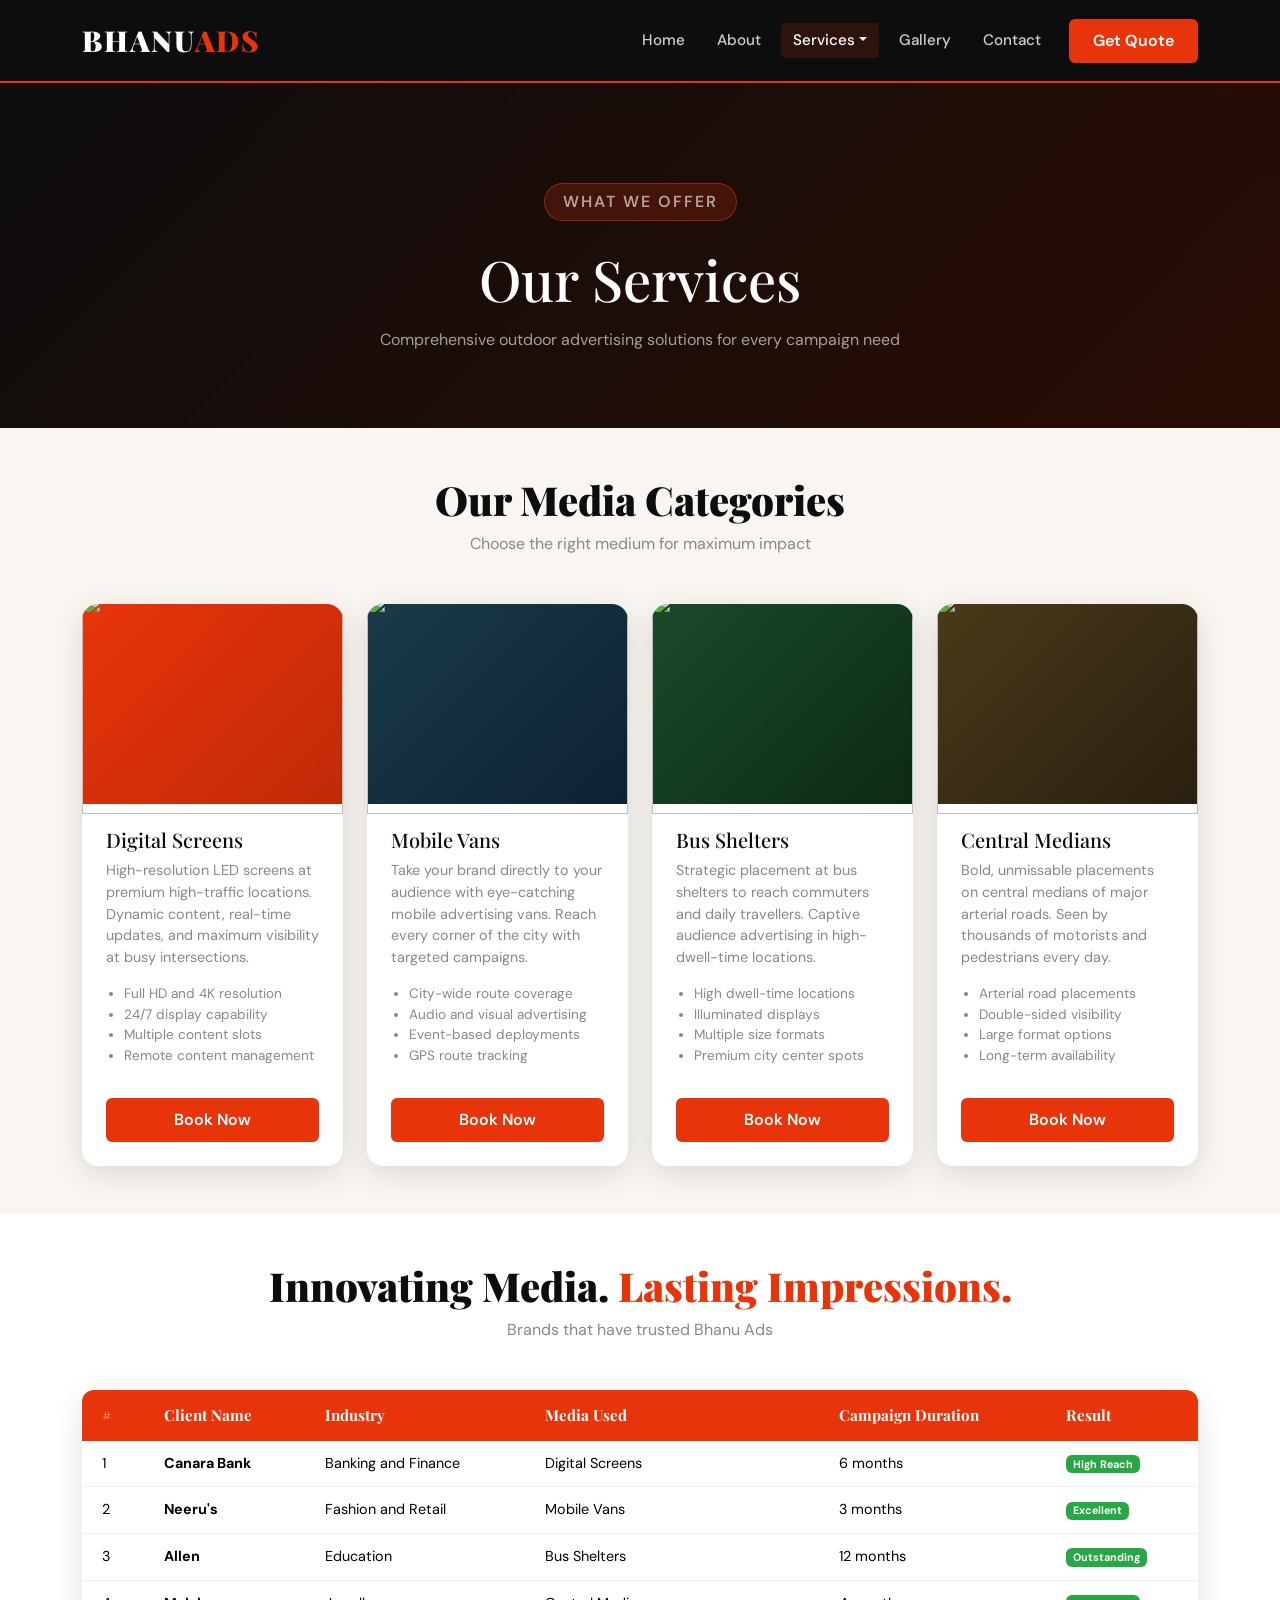
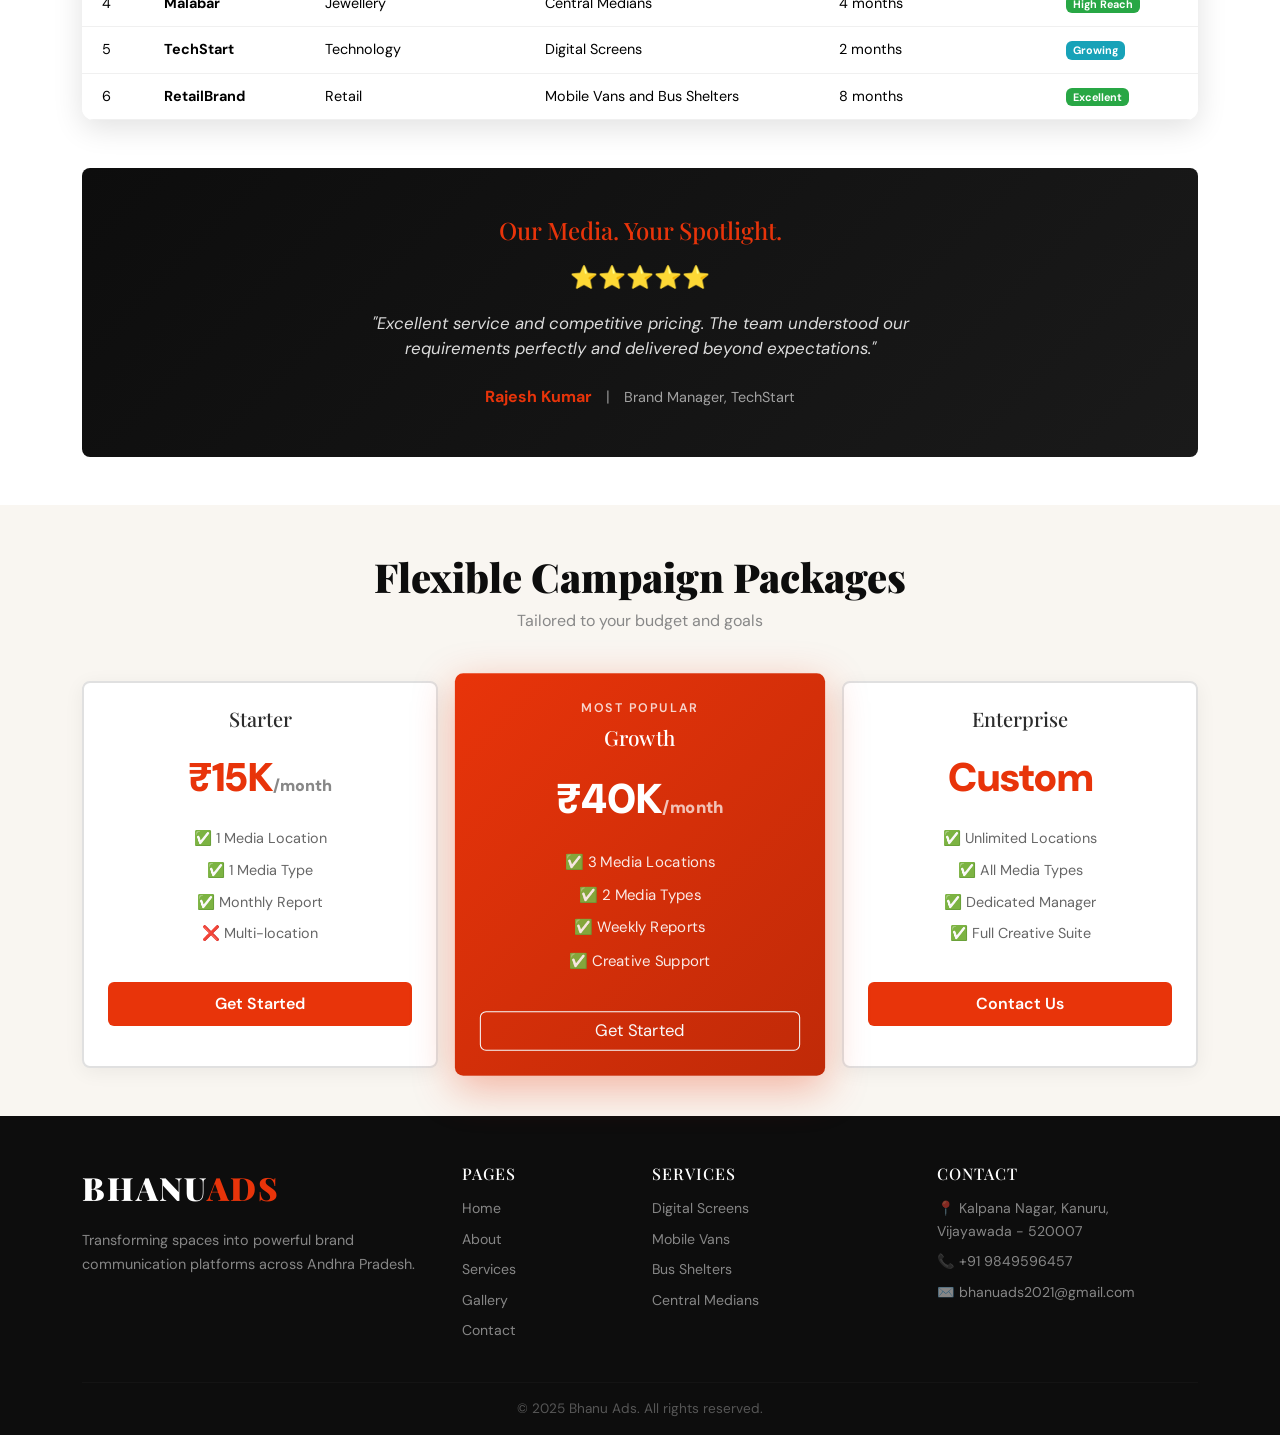
==== services.html @ 2fd4b1d2 "Add files via upload" ====
<!DOCTYPE html>
<html lang="en">
<head>
    <meta charset="UTF-8">
    <meta name="viewport" content="width=device-width, initial-scale=1.0">
    <title>Services - Bhanu Ads</title>
    <link href="https://cdn.jsdelivr.net/npm/bootstrap@5.3.2/dist/css/bootstrap.min.css" rel="stylesheet">
    <link href="https://fonts.googleapis.com/css2?family=Playfair+Display:wght@700;900&family=DM+Sans:wght@400;500;600&display=swap" rel="stylesheet">
    <link rel="stylesheet" href="style.css">
</head>
<body>

<!-- NAVBAR -->
<nav class="navbar navbar-expand-lg sticky-top" id="mainNav">
    <div class="container">
        <a class="navbar-brand" href="index.html">
            <span class="brand-text">BHANU<span class="brand-accent">ADS</span></span>
        </a>
        <button class="navbar-toggler" type="button" data-bs-toggle="collapse" data-bs-target="#navMenu">
            <span class="navbar-toggler-icon"></span>
        </button>
        <div class="collapse navbar-collapse" id="navMenu">
            <ul class="navbar-nav ms-auto align-items-lg-center gap-lg-2">
                <li class="nav-item"><a class="nav-link" href="index.html">Home</a></li>
                <li class="nav-item"><a class="nav-link" href="about.html">About</a></li>
                <li class="nav-item dropdown">
                    <a class="nav-link dropdown-toggle active" href="#" data-bs-toggle="dropdown">Services</a>
                    <ul class="dropdown-menu">
                        <li><a class="dropdown-item" href="#digital">Digital Screens</a></li>
                        <li><a class="dropdown-item" href="#mobile">Mobile Vans</a></li>
                        <li><a class="dropdown-item" href="#bus">Bus Shelters</a></li>
                        <li><a class="dropdown-item" href="#median">Central Medians</a></li>
                    </ul>
                </li>
                <li class="nav-item"><a class="nav-link" href="gallery.html">Gallery</a></li>
                <li class="nav-item"><a class="nav-link" href="contact.html">Contact</a></li>
                <li class="nav-item">
                    <button class="btn btn-quote ms-lg-2" data-bs-toggle="modal" data-bs-target="#quoteModal">Get Quote</button>
                </li>
            </ul>
        </div>
    </div>
</nav>

<!-- PAGE HERO -->
<section class="page-hero">
    <div class="container">
        <p class="hero-tag">What We Offer</p>
        <h1>Our Services</h1>
        <p class="mt-3">Comprehensive outdoor advertising solutions for every campaign need</p>
    </div>
</section>

<!-- MEDIA CATEGORIES -->
<section class="py-5" style="background:#f9f6f1;">
    <div class="container">
        <div class="text-center mb-5">
            <h2 class="section-title">Our Media Categories</h2>
            <p style="color:#888;">Choose the right medium for maximum impact</p>
        </div>
        <div class="row g-4">
            <div class="col-sm-6 col-lg-3" id="digital">
                <div class="media-card-full">
                    <div style="background:linear-gradient(135deg,#E8340A,#c02a08);height:200px;display:flex;align-items:center;justify-content:center;font-size:5rem;"><img src="images\img16.jpeg"></div>
                    <div class="card-body">
                        <h5>Digital Screens</h5>
                        <p>High-resolution LED screens at premium high-traffic locations. Dynamic content, real-time updates, and maximum visibility at busy intersections.</p>
                        <ul style="font-size:0.85rem;color:#888;padding-left:18px;margin-top:12px;">
                            <li>Full HD and 4K resolution</li>
                            <li>24/7 display capability</li>
                            <li>Multiple content slots</li>
                            <li>Remote content management</li>
                        </ul>
                        <button class="btn btn-quote mt-3 w-100" data-bs-toggle="modal" data-bs-target="#quoteModal">Book Now</button>
                    </div>
                </div>
            </div>
            <div class="col-sm-6 col-lg-3" id="mobile">
                <div class="media-card-full">
                    <div style="background:linear-gradient(135deg,#1a3a4a,#0d2233);height:200px;display:flex;align-items:center;justify-content:center;font-size:5rem;"><img src="images\img8.jpeg"></div>
                    <div class="card-body">
                        <h5>Mobile Vans</h5>
                        <p>Take your brand directly to your audience with eye-catching mobile advertising vans. Reach every corner of the city with targeted campaigns.</p>
                        <ul style="font-size:0.85rem;color:#888;padding-left:18px;margin-top:12px;">
                            <li>City-wide route coverage</li>
                            <li>Audio and visual advertising</li>
                            <li>Event-based deployments</li>
                            <li>GPS route tracking</li>
                        </ul>
                        <button class="btn btn-quote mt-3 w-100" data-bs-toggle="modal" data-bs-target="#quoteModal">Book Now</button>
                    </div>
                </div>
            </div>
            <div class="col-sm-6 col-lg-3" id="bus">
                <div class="media-card-full">
                    <div style="background:linear-gradient(135deg,#1a4a2a,#0d2a15);height:200px;display:flex;align-items:center;justify-content:center;font-size:5rem;"><img src="images\img5.jpeg"></div>
                    <div class="card-body">
                        <h5>Bus Shelters</h5>
                        <p>Strategic placement at bus shelters to reach commuters and daily travellers. Captive audience advertising in high-dwell-time locations.</p>
                        <ul style="font-size:0.85rem;color:#888;padding-left:18px;margin-top:12px;">
                            <li>High dwell-time locations</li>
                            <li>Illuminated displays</li>
                            <li>Multiple size formats</li>
                            <li>Premium city center spots</li>
                        </ul>
                        <button class="btn btn-quote mt-3 w-100" data-bs-toggle="modal" data-bs-target="#quoteModal">Book Now</button>
                    </div>
                </div>
            </div>
            <div class="col-sm-6 col-lg-3" id="median">
                <div class="media-card-full">
                    <div style="background:linear-gradient(135deg,#4a3a1a,#2a2010);height:200px;display:flex;align-items:center;justify-content:center;font-size:5rem;"><img src="images\img6.jpeg"></div>
                    <div class="card-body">
                        <h5>Central Medians</h5>
                        <p>Bold, unmissable placements on central medians of major arterial roads. Seen by thousands of motorists and pedestrians every day.</p>
                        <ul style="font-size:0.85rem;color:#888;padding-left:18px;margin-top:12px;">
                            <li>Arterial road placements</li>
                            <li>Double-sided visibility</li>
                            <li>Large format options</li>
                            <li>Long-term availability</li>
                        </ul>
                        <button class="btn btn-quote mt-3 w-100" data-bs-toggle="modal" data-bs-target="#quoteModal">Book Now</button>
                    </div>
                </div>
            </div>
        </div>
    </div>
</section>

<!-- CLIENTS TABLE -->
<section class="py-5" style="background:white;">
    <div class="container">
        <div class="text-center mb-5">
            <h2 class="section-title">Innovating Media. <span style="color:#E8340A;">Lasting Impressions.</span></h2>
            <p style="color:#888;">Brands that have trusted Bhanu Ads</p>
        </div>
        <div class="table-responsive clients-table mb-5">
            <table class="table table-hover mb-0">
                <thead>
                    <tr>
                        <th>#</th>
                        <th>Client Name</th>
                        <th>Industry</th>
                        <th>Media Used</th>
                        <th>Campaign Duration</th>
                        <th>Result</th>
                    </tr>
                </thead>
                <tbody>
                    <tr>
                        <td>1</td>
                        <td><strong>Canara Bank</strong></td>
                        <td>Banking and Finance</td>
                        <td>Digital Screens</td>
                        <td>6 months</td>
                        <td><span class="badge" style="background:#28a745;">High Reach</span></td>
                    </tr>
                    <tr>
                        <td>2</td>
                        <td><strong>Neeru's</strong></td>
                        <td>Fashion and Retail</td>
                        <td>Mobile Vans</td>
                        <td>3 months</td>
                        <td><span class="badge" style="background:#28a745;">Excellent</span></td>
                    </tr>
                    <tr>
                        <td>3</td>
                        <td><strong>Allen</strong></td>
                        <td>Education</td>
                        <td>Bus Shelters</td>
                        <td>12 months</td>
                        <td><span class="badge" style="background:#28a745;">Outstanding</span></td>
                    </tr>
                    <tr>
                        <td>4</td>
                        <td><strong>Malabar</strong></td>
                        <td>Jewellery</td>
                        <td>Central Medians</td>
                        <td>4 months</td>
                        <td><span class="badge" style="background:#28a745;">High Reach</span></td>
                    </tr>
                    <tr>
                        <td>5</td>
                        <td><strong>TechStart</strong></td>
                        <td>Technology</td>
                        <td>Digital Screens</td>
                        <td>2 months</td>
                        <td><span class="badge" style="background:#17a2b8;">Growing</span></td>
                    </tr>
                    <tr>
                        <td>6</td>
                        <td><strong>RetailBrand</strong></td>
                        <td>Retail</td>
                        <td>Mobile Vans and Bus Shelters</td>
                        <td>8 months</td>
                        <td><span class="badge" style="background:#28a745;">Excellent</span></td>
                    </tr>
                </tbody>
            </table>
        </div>

        <!-- TESTIMONIAL -->
        <div class="text-center py-5 px-4 rounded-3" style="background:linear-gradient(135deg,#0d0d0d,#1a1a1a);color:white;">
            <h4 style="font-family:'Playfair Display',serif;color:#E8340A;margin-bottom:4px;">Our Media. Your Spotlight.</h4>
            <div style="font-size:1.4rem;margin:16px 0;">⭐⭐⭐⭐⭐</div>
            <p style="font-size:1.05rem;font-style:italic;opacity:0.85;max-width:600px;margin:0 auto;">"Excellent service and competitive pricing. The team understood our requirements perfectly and delivered beyond expectations."</p>
            <div class="mt-4">
                <strong style="color:#E8340A;">Rajesh Kumar</strong>
                <span style="opacity:0.5;margin:0 10px;">|</span>
                <span style="opacity:0.6;font-size:0.9rem;">Brand Manager, TechStart</span>
            </div>
        </div>
    </div>
</section>

<!-- PRICING PACKAGES -->
<section class="py-5" style="background:#f9f6f1;">
    <div class="container">
        <div class="text-center mb-5">
            <h2 class="section-title">Flexible Campaign Packages</h2>
            <p style="color:#888;">Tailored to your budget and goals</p>
        </div>
        <div class="row g-4 justify-content-center">
            <div class="col-md-4">
                <div class="p-4 rounded-3 h-100 text-center" style="background:white;border:2px solid #e0e0e0;box-shadow:0 4px 20px rgba(0,0,0,0.06);">
                    <h5 style="font-family:'Playfair Display',serif;">Starter</h5>
                    <div style="font-size:2.5rem;font-weight:900;color:#E8340A;margin:16px 0;">₹15K<span style="font-size:1rem;color:#888;">/month</span></div>
                    <ul style="list-style:none;padding:0;font-size:0.9rem;color:#666;line-height:2.2;">
                        <li>✅ 1 Media Location</li>
                        <li>✅ 1 Media Type</li>
                        <li>✅ Monthly Report</li>
                        <li>❌ Multi-location</li>
                    </ul>
                    <button class="btn btn-quote mt-3 w-100" data-bs-toggle="modal" data-bs-target="#quoteModal">Get Started</button>
                </div>
            </div>
            <div class="col-md-4">
                <div class="p-4 rounded-3 h-100 text-center" style="background:linear-gradient(135deg,#E8340A,#c02a08);color:white;transform:scale(1.04);box-shadow:0 12px 40px rgba(232,52,10,0.35);">
                    <div style="font-size:0.75rem;font-weight:600;letter-spacing:2px;text-transform:uppercase;opacity:0.8;margin-bottom:8px;">Most Popular</div>
                    <h5 style="font-family:'Playfair Display',serif;color:white;">Growth</h5>
                    <div style="font-size:2.5rem;font-weight:900;margin:16px 0;">₹40K<span style="font-size:1rem;opacity:0.7;">/month</span></div>
                    <ul style="list-style:none;padding:0;font-size:0.9rem;opacity:0.9;line-height:2.2;">
                        <li>✅ 3 Media Locations</li>
                        <li>✅ 2 Media Types</li>
                        <li>✅ Weekly Reports</li>
                        <li>✅ Creative Support</li>
                    </ul>
                    <button class="btn btn-outline-light mt-3 w-100" data-bs-toggle="modal" data-bs-target="#quoteModal">Get Started</button>
                </div>
            </div>
            <div class="col-md-4">
                <div class="p-4 rounded-3 h-100 text-center" style="background:white;border:2px solid #e0e0e0;box-shadow:0 4px 20px rgba(0,0,0,0.06);">
                    <h5 style="font-family:'Playfair Display',serif;">Enterprise</h5>
                    <div style="font-size:2.5rem;font-weight:900;color:#E8340A;margin:16px 0;">Custom</div>
                    <ul style="list-style:none;padding:0;font-size:0.9rem;color:#666;line-height:2.2;">
                        <li>✅ Unlimited Locations</li>
                        <li>✅ All Media Types</li>
                        <li>✅ Dedicated Manager</li>
                        <li>✅ Full Creative Suite</li>
                    </ul>
                    <button class="btn btn-quote mt-3 w-100" data-bs-toggle="modal" data-bs-target="#quoteModal">Contact Us</button>
                </div>
            </div>
        </div>
    </div>
</section>

<!-- FOOTER -->
<footer class="site-footer pt-5 pb-3">
    <div class="container">
        <div class="row g-4">
            <div class="col-md-4">
                <div class="footer-brand">BHANU<span class="brand-accent">ADS</span></div>
                <p class="mt-3 footer-desc">Transforming spaces into powerful brand communication platforms across Andhra Pradesh.</p>
            </div>
            <div class="col-md-2">
                <h6 class="footer-heading">Pages</h6>
                <ul class="footer-links">
                    <li><a href="index.html">Home</a></li>
                    <li><a href="about.html">About</a></li>
                    <li><a href="services.html">Services</a></li>
                    <li><a href="gallery.html">Gallery</a></li>
                    <li><a href="contact.html">Contact</a></li>
                </ul>
            </div>
            <div class="col-md-3">
                <h6 class="footer-heading">Services</h6>
                <ul class="footer-links">
                    <li><a href="#digital">Digital Screens</a></li>
                    <li><a href="#mobile">Mobile Vans</a></li>
                    <li><a href="#bus">Bus Shelters</a></li>
                    <li><a href="#median">Central Medians</a></li>
                </ul>
            </div>
            <div class="col-md-3">
                <h6 class="footer-heading">Contact</h6>
                <ul class="footer-links">
                    <li>📍 Kalpana Nagar, Kanuru,<br>Vijayawada - 520007</li>
                    <li>📞 <a href="tel:+919849596457">+91 9849596457</a></li>
                    <li>✉️ <a href="mailto:bhanuads2021@gmail.com">bhanuads2021@gmail.com</a></li>
                </ul>
            </div>
        </div>
        <hr class="footer-hr mt-4">
        <p class="text-center footer-copy mb-0">© 2025 Bhanu Ads. All rights reserved.</p>
    </div>
</footer>

<!-- QUOTE MODAL -->
<div class="modal fade" id="quoteModal" tabindex="-1">
    <div class="modal-dialog modal-lg modal-dialog-centered">
        <div class="modal-content quote-modal">
            <div class="modal-header border-0">
                <h5 class="modal-title">Get a Free Quote</h5>
                <button type="button" class="btn-close btn-close-white" data-bs-dismiss="modal"></button>
            </div>
            <div class="modal-body">
                <div class="row g-3">
                    <div class="col-md-6">
                        <label class="form-label">Full Name *</label>
                        <input type="text" class="form-control custom-input" id="quoteName" placeholder="Your full name">
                        <div class="invalid-feedback">Please enter your name.</div>
                    </div>
                    <div class="col-md-6">
                        <label class="form-label">Phone Number *</label>
                        <input type="tel" class="form-control custom-input" id="quotePhone" placeholder="+91 XXXXX XXXXX">
                        <div class="invalid-feedback">Please enter a valid phone number.</div>
                    </div>
                    <div class="col-md-6">
                        <label class="form-label">Email Address *</label>
                        <input type="email" class="form-control custom-input" id="quoteEmail" placeholder="you@example.com">
                        <div class="invalid-feedback">Please enter a valid email.</div>
                    </div>
                    <div class="col-md-6">
                        <label class="form-label">Media Type</label>
                        <select class="form-select custom-input" id="quoteMedia">
                            <option value="">Select a media type</option>
                            <option>Digital Screens</option>
                            <option>Mobile Vans</option>
                            <option>Bus Shelters</option>
                            <option>Central Medians</option>
                        </select>
                    </div>
                    <div class="col-12">
                        <label class="form-label">Campaign Details</label>
                        <textarea class="form-control custom-input" id="quoteDetails" rows="3" placeholder="Tell us about your campaign..."></textarea>
                    </div>
                </div>
            </div>
            <div class="modal-footer border-0">
                <button type="button" class="btn btn-secondary" data-bs-dismiss="modal">Cancel</button>
                <button type="button" class="btn btn-quote" id="submitQuote">Submit Request</button>
            </div>
        </div>
    </div>
</div>

<!-- SUCCESS TOAST -->
<div class="position-fixed bottom-0 end-0 p-3" style="z-index:9999;">
    <div id="successToast" class="toast align-items-center text-white bg-success border-0" role="alert">
        <div class="d-flex">
            <div class="toast-body">✅ Quote request submitted! We'll contact you soon.</div>
            <button type="button" class="btn-close btn-close-white me-2 m-auto" data-bs-dismiss="toast"></button>
        </div>
    </div>
</div>

<script src="https://cdn.jsdelivr.net/npm/bootstrap@5.3.2/dist/js/bootstrap.bundle.min.js"></script>
<script src="main.js"></script>
</body>
</html>
---- style.css ----
/* Google Fonts are linked in HTML */

body {
    font-family: 'DM Sans', sans-serif;
    color: #2c2c2c;
    background-color: #f9f6f1;
    overflow-x: hidden;
}

h1, h2, h3, h4, h5, h6 {
    font-family: 'Playfair Display', serif;
}

a {
    text-decoration: none;
}

/* ---- NAVBAR ---- */

#mainNav {
    background-color: #0d0d0d;
    padding: 14px 0;
    border-bottom: 2px solid #E8340A;
}

.brand-text {
    font-family: 'Playfair Display', serif;
    font-size: 1.8rem;
    font-weight: 900;
    color: white;
    letter-spacing: 2px;
}

.brand-accent {
    color: #E8340A;
}

#mainNav .nav-link {
    color: rgba(255,255,255,0.8) !important;
    font-weight: 500;
    font-size: 0.95rem;
    padding: 6px 12px !important;
    border-radius: 4px;
}

#mainNav .nav-link:hover {
    color: white !important;
    background-color: rgba(232,52,10,0.15);
}

#mainNav .nav-link.active {
    color: white !important;
    background-color: rgba(232,52,10,0.15);
}

.dropdown-menu {
    background-color: #1a1a1a;
    border: 1px solid rgba(232,52,10,0.3);
    border-radius: 8px;
}

.dropdown-item {
    color: rgba(255,255,255,0.8);
    padding: 10px 20px;
    font-size: 0.9rem;
}

.dropdown-item:hover {
    background-color: #E8340A;
    color: white;
}

/* ---- BUTTON ---- */

.btn-quote {
    background-color: #E8340A;
    color: white;
    font-weight: 600;
    border-radius: 6px;
    padding: 10px 24px;
    border: none;
    transition: 0.3s;
}

.btn-quote:hover {
    background-color: #c02a08;
    color: white;
    transform: translateY(-2px);
    box-shadow: 0 6px 20px rgba(232,52,10,0.35);
}

/* ---- HERO SECTION ---- */

.hero-section {
    position: relative;
    min-height: 92vh;
    background: linear-gradient(135deg, #0d0d0d 0%, #1a1a1a 50%, #2a0d04 100%);
    display: flex;
    align-items: center;
    justify-content: center;
    overflow: hidden;
}

.hero-overlay {
    position: absolute;
    top: 0;
    left: 0;
    right: 0;
    bottom: 0;
    background: radial-gradient(ellipse at 60% 40%, rgba(232,52,10,0.18) 0%, transparent 60%);
}

.hero-content {
    position: relative;
    z-index: 2;
    padding: 40px 20px;
}

.hero-tag {
    display: inline-block;
    background: rgba(232,52,10,0.2);
    border: 1px solid rgba(232,52,10,0.5);
    color: #F5A623;
    font-size: 0.85rem;
    font-weight: 600;
    letter-spacing: 2px;
    text-transform: uppercase;
    padding: 6px 18px;
    border-radius: 100px;
    margin-bottom: 24px;
}

.hero-title {
    font-size: 5rem;
    font-weight: 900;
    line-height: 1.05;
    color: white;
}

.hero-sub {
    font-size: 1.15rem;
    color: rgba(255,255,255,0.65);
    max-width: 560px;
    margin: 0 auto;
    line-height: 1.7;
}

.hero-scroll-hint {
    position: absolute;
    bottom: 30px;
    left: 50%;
    transform: translateX(-50%);
    color: rgba(255,255,255,0.4);
    font-size: 0.8rem;
    letter-spacing: 1px;
    animation: bounce 2s infinite;
    z-index: 2;
}

@keyframes bounce {
    0%, 100% { transform: translateX(-50%) translateY(0); }
    50% { transform: translateX(-50%) translateY(-8px); }
}

/* ---- STATS ---- */

.stats-section {
    background-color: #0d0d0d;
}

.stat-card {
    padding: 24px 10px;
    border-radius: 12px;
}

.stat-num {
    font-family: 'Playfair Display', serif;
    font-size: 3rem;
    font-weight: 900;
    color: #E8340A;
    line-height: 1;
}

.stat-num::after {
    content: '+';
    font-size: 2rem;
}

.stat-label {
    color: rgba(255,255,255,0.6);
    font-size: 0.85rem;
    margin-top: 6px;
    font-weight: 500;
    letter-spacing: 1px;
    text-transform: uppercase;
}

/* ---- SECTION TITLE ---- */

.section-title {
    font-size: 2.5rem;
    font-weight: 900;
    color: #0d0d0d;
    line-height: 1.2;
}

/* ---- SERVICE CARDS ---- */

.service-card {
    background: white;
    border-radius: 16px;
    padding: 32px 24px;
    height: 100%;
    border: 2px solid transparent;
    box-shadow: 0 8px 30px rgba(0,0,0,0.12);
    transition: 0.3s;
    cursor: pointer;
}

.service-card:hover {
    border-color: #E8340A;
    transform: translateY(-6px);
    box-shadow: 0 20px 60px rgba(0,0,0,0.18);
}

.service-icon {
    font-size: 2.5rem;
    margin-bottom: 16px;
    display: block;
}

.service-card h5 {
    font-family: 'Playfair Display', serif;
    font-size: 1.2rem;
    margin-bottom: 10px;
}

.service-card p {
    color: #888;
    font-size: 0.9rem;
    line-height: 1.6;
}

.service-link {
    color: #E8340A;
    font-weight: 600;
    font-size: 0.9rem;
    display: inline-block;
    margin-top: 12px;
}

.service-link:hover {
    color: #c02a08;
}

/* ---- WHY CARDS ---- */

.why-card {
    background: #f9f6f1;
    border-radius: 12px;
    padding: 20px;
    height: 100%;
    border-left: 3px solid #E8340A;
    transition: 0.3s;
}

.why-card:hover {
    background-color: #E8340A;
    color: white;
}

.why-card:hover p {
    color: rgba(255,255,255,0.85);
}

.why-icon {
    font-size: 1.8rem;
    display: block;
    margin-bottom: 10px;
}

.why-card h6 {
    font-family: 'Playfair Display', serif;
    font-size: 1rem;
    margin-bottom: 6px;
}

.why-card p {
    font-size: 0.85rem;
    color: #888;
    margin: 0;
}

/* ---- TESTIMONIALS ---- */

.testimonial-card {
    background: white;
    border-radius: 16px;
    padding: 32px;
    box-shadow: 0 8px 30px rgba(0,0,0,0.12);
    border-top: 3px solid #E8340A;
    transition: 0.3s;
    height: 100%;
}

.testimonial-card:hover {
    transform: translateY(-4px);
    box-shadow: 0 20px 60px rgba(0,0,0,0.18);
}

.stars {
    font-size: 1.1rem;
    margin-bottom: 16px;
}

.testimonial-card p {
    font-size: 0.95rem;
    line-height: 1.7;
    color: #2c2c2c;
    font-style: italic;
    margin-bottom: 20px;
}

.testimonial-author strong {
    display: block;
    font-weight: 600;
}

.testimonial-author span {
    font-size: 0.85rem;
    color: #888;
}

/* ---- CTA SECTION ---- */

.cta-section {
    background: linear-gradient(135deg, #0d0d0d 0%, #2a0d04 100%);
    position: relative;
    overflow: hidden;
}

/* ---- FOOTER ---- */

.site-footer {
    background-color: #0d0d0d;
    color: rgba(255,255,255,0.7);
}

.footer-brand {
    font-family: 'Playfair Display', serif;
    font-size: 2rem;
    font-weight: 900;
    color: white;
    letter-spacing: 2px;
}

.footer-desc {
    font-size: 0.9rem;
    color: rgba(255,255,255,0.5);
    line-height: 1.7;
}

.footer-heading {
    color: white;
    font-family: 'Playfair Display', serif;
    font-size: 1rem;
    margin-bottom: 14px;
    letter-spacing: 1px;
    text-transform: uppercase;
}

.footer-links {
    list-style: none;
    padding: 0;
}

.footer-links li {
    margin-bottom: 8px;
    font-size: 0.88rem;
    color: rgba(255,255,255,0.5);
    line-height: 1.6;
}

.footer-links a {
    color: rgba(255,255,255,0.5);
}

.footer-links a:hover {
    color: #E8340A;
}

.footer-hr {
    border-color: rgba(255,255,255,0.1);
}

.footer-copy {
    color: rgba(255,255,255,0.3);
    font-size: 0.85rem;
}

/* ---- MODAL ---- */

.quote-modal {
    background-color: #1a1a1a;
    color: white;
    border-radius: 16px;
    border: 1px solid rgba(232,52,10,0.3);
}

.quote-modal .modal-title {
    font-family: 'Playfair Display', serif;
    font-size: 1.5rem;
}

.custom-input {
    background-color: #2e2e2e !important;
    border: 1px solid rgba(255,255,255,0.1) !important;
    color: white !important;
    border-radius: 8px !important;
}

.custom-input:focus {
    border-color: #E8340A !important;
    box-shadow: 0 0 0 3px rgba(232,52,10,0.2) !important;
}

.custom-input::placeholder {
    color: rgba(255,255,255,0.3) !important;
}

.form-label {
    color: rgba(255,255,255,0.8);
    font-size: 0.9rem;
    font-weight: 500;
    margin-bottom: 6px;
}

/* ---- PAGE HERO (About / Services / Gallery / Contact) ---- */

.page-hero {
    background: linear-gradient(135deg, #0d0d0d 0%, #2a0d04 100%);
    padding: 100px 0 60px;
    text-align: center;
    color: white;
    position: relative;
    overflow: hidden;
}

.page-hero h1 {
    font-size: 3.5rem;
    color: white;
}

.page-hero p {
    color: rgba(255,255,255,0.6);
    font-size: 1rem;
}

/* ---- ABOUT PAGE ---- */

.about-feature {
    background: white;
    border-radius: 14px;
    padding: 28px;
    box-shadow: 0 8px 30px rgba(0,0,0,0.12);
    border-top: 3px solid #E8340A;
    height: 100%;
    transition: 0.3s;
}

.about-feature:hover {
    transform: translateY(-4px);
}

.about-feature h5 {
    font-family: 'Playfair Display', serif;
}

/* ---- SERVICES PAGE ---- */

.media-card-full {
    background: white;
    border-radius: 16px;
    overflow: hidden;
    box-shadow: 0 8px 30px rgba(0,0,0,0.12);
    transition: 0.3s;
    height: 100%;
}

.media-card-full:hover {
    transform: translateY(-6px);
    box-shadow: 0 20px 60px rgba(0,0,0,0.18);
}

.media-card-full img {
    width: 100%;
    height: 220px;
    object-fit: cover;
}

.media-card-full .card-body {
    padding: 24px;
}

.media-card-full h5 {
    font-family: 'Playfair Display', serif;
    color: #0d0d0d;
}

.media-card-full p {
    color: #888;
    font-size: 0.9rem;
}

.clients-table {
    background: white;
    border-radius: 12px;
    overflow: hidden;
    box-shadow: 0 8px 30px rgba(0,0,0,0.12);
}

.clients-table thead th {
    background-color: #E8340A;
    color: white;
    font-family: 'Playfair Display', serif;
    font-size: 0.95rem;
    border: none;
    padding: 14px 20px;
}

.clients-table tbody td {
    padding: 12px 20px;
    border-color: #f0f0f0;
    font-size: 0.9rem;
}

.clients-table tbody tr:hover {
    background-color: #fff8f7;
}

/* ---- GALLERY PAGE ---- */

.gallery-box {
    width: calc(33.33% - 11px);
    min-width: 240px;
    border-radius: 14px;
    overflow: hidden;
    position: relative;
    cursor: pointer;
    transition: all 0.3s ease;
    background: #111;
}

.gallery-box img {
    width: 100%;
    height: 220px;
    object-fit: cover;
    display: block;
    transition: transform 0.5s ease;
}

.gallery-box:hover img {
    transform: scale(1.08);
    opacity: 0.75;
}

.gallery-box .overlay {
    position: absolute;
    top: 0;
    left: 0;
    right: 0;
    bottom: 0;
    background: linear-gradient(to top, rgba(13,13,13,0.9) 0%, transparent 55%);
    display: flex;
    align-items: flex-end;
    padding: 18px;
    opacity: 0;
    transition: 0.3s;
}

.gallery-box:hover .overlay {
    opacity: 1;
}

.overlay-label {
    color: white;
    font-weight: 700;
    font-size: 0.85rem;
    letter-spacing: 1.5px;
    text-transform: uppercase;
}

.overlay-label span {
    color: #E8340A;
    display: block;
    font-size: 0.7rem;
    font-weight: 400;
    letter-spacing: 1px;
    margin-top: 2px;
}

.filter-btn {
    background: transparent;
    border: 2px solid #e0e0e0;
    color: #555;
    border-radius: 100px;
    padding: 8px 22px;
    font-size: 0.88rem;
    font-weight: 600;
    cursor: pointer;
    transition: all 0.3s ease;
    font-family: 'DM Sans', sans-serif;
}

.filter-btn:hover, .filter-btn.active {
    background-color: #E8340A;
    border-color: #E8340A;
    color: white;
}

/* ---- CONTACT PAGE ---- */

.contact-card {
    background: white;
    border-radius: 16px;
    padding: 32px;
    box-shadow: 0 8px 30px rgba(0,0,0,0.12);
    height: 100%;
    text-align: center;
    transition: 0.3s;
    border-bottom: 3px solid transparent;
}

.contact-card:hover {
    border-bottom-color: #E8340A;
    transform: translateY(-4px);
}

.contact-icon {
    font-size: 2.5rem;
    margin-bottom: 16px;
    display: block;
}

.contact-card h6 {
    font-family: 'Playfair Display', serif;
    font-size: 1.1rem;
    margin-bottom: 8px;
}

.contact-card p {
    color: #888;
    font-size: 0.9rem;
    line-height: 1.6;
    margin: 0;
}

.contact-card a {
    color: #888;
}

.contact-card a:hover {
    color: #E8340A;
}

.contact-form-card {
    background: white;
    border-radius: 16px;
    padding: 40px;
    box-shadow: 0 8px 30px rgba(0,0,0,0.12);
}

.contact-form-card .form-control,
.contact-form-card .form-select {
    border: 1.5px solid #e0e0e0;
    border-radius: 8px;
    padding: 12px 16px;
    font-size: 0.9rem;
    transition: 0.3s;
}

.contact-form-card .form-control:focus,
.contact-form-card .form-select:focus {
    border-color: #E8340A;
    box-shadow: 0 0 0 3px rgba(232,52,10,0.1);
}

/* ---- LIGHTBOX ---- */

#lightbox {
    display: none;
    position: fixed;
    top: 0; left: 0; right: 0; bottom: 0;
    background: rgba(0,0,0,0.95);
    z-index: 9998;
    align-items: center;
    justify-content: center;
    flex-direction: column;
}

#lightbox.open {
    display: flex;
}

#lightbox img {
    max-width: 90vw;
    max-height: 80vh;
    border-radius: 12px;
    object-fit: contain;
}

#lightbox .lb-caption {
    color: white;
    font-family: 'Playfair Display', serif;
    font-size: 1.1rem;
    margin-top: 16px;
}

#lightbox .lb-close {
    position: absolute;
    top: 20px;
    right: 28px;
    color: white;
    font-size: 2rem;
    cursor: pointer;
    background: none;
    border: none;
    opacity: 0.7;
    transition: 0.2s;
}

#lightbox .lb-close:hover {
    opacity: 1;
}

/* ---- RESPONSIVE ---- */

@media (max-width: 768px) {
    .hero-title {
        font-size: 2.8rem;
    }
    .stat-num {
        font-size: 2.2rem;
    }
    .gallery-box {
        width: calc(50% - 8px);
    }
    .contact-form-card {
        padding: 24px;
    }
}

@media (max-width: 480px) {
    .gallery-box {
        width: 100%;
    }
}
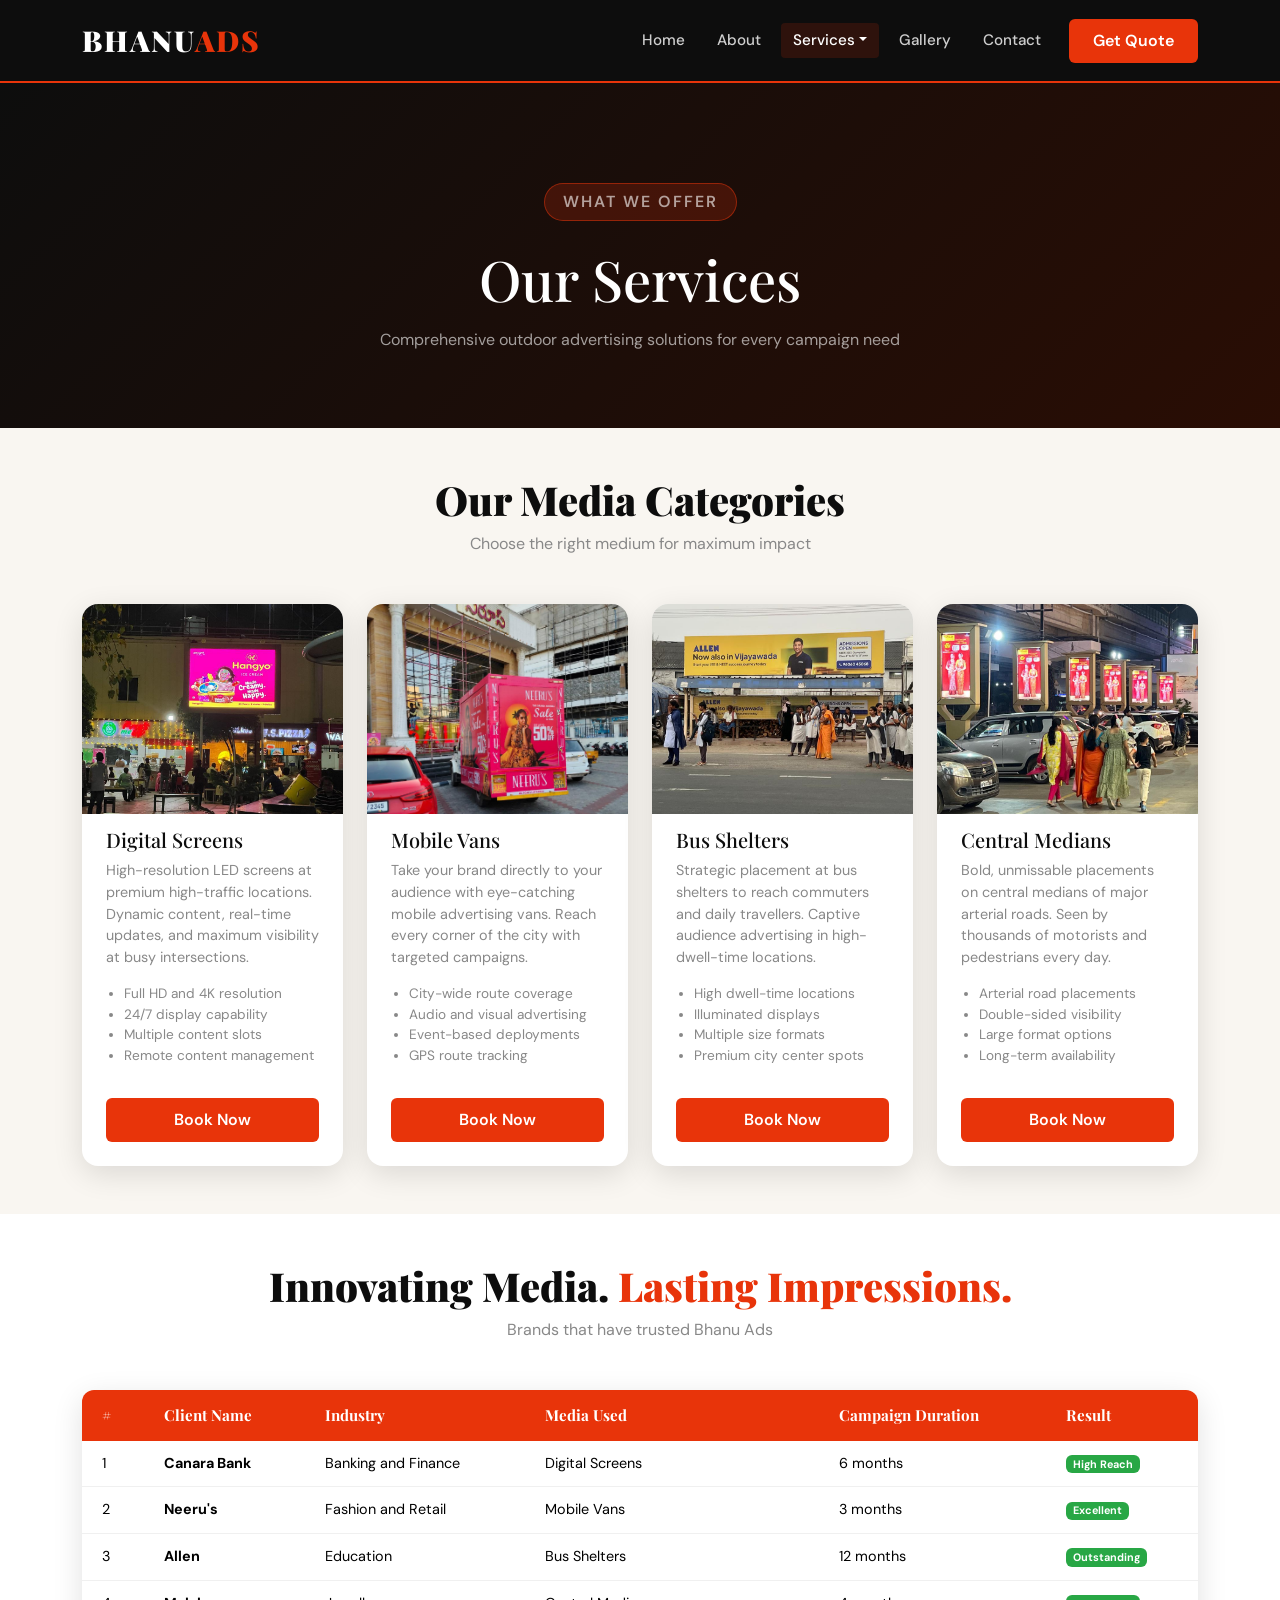
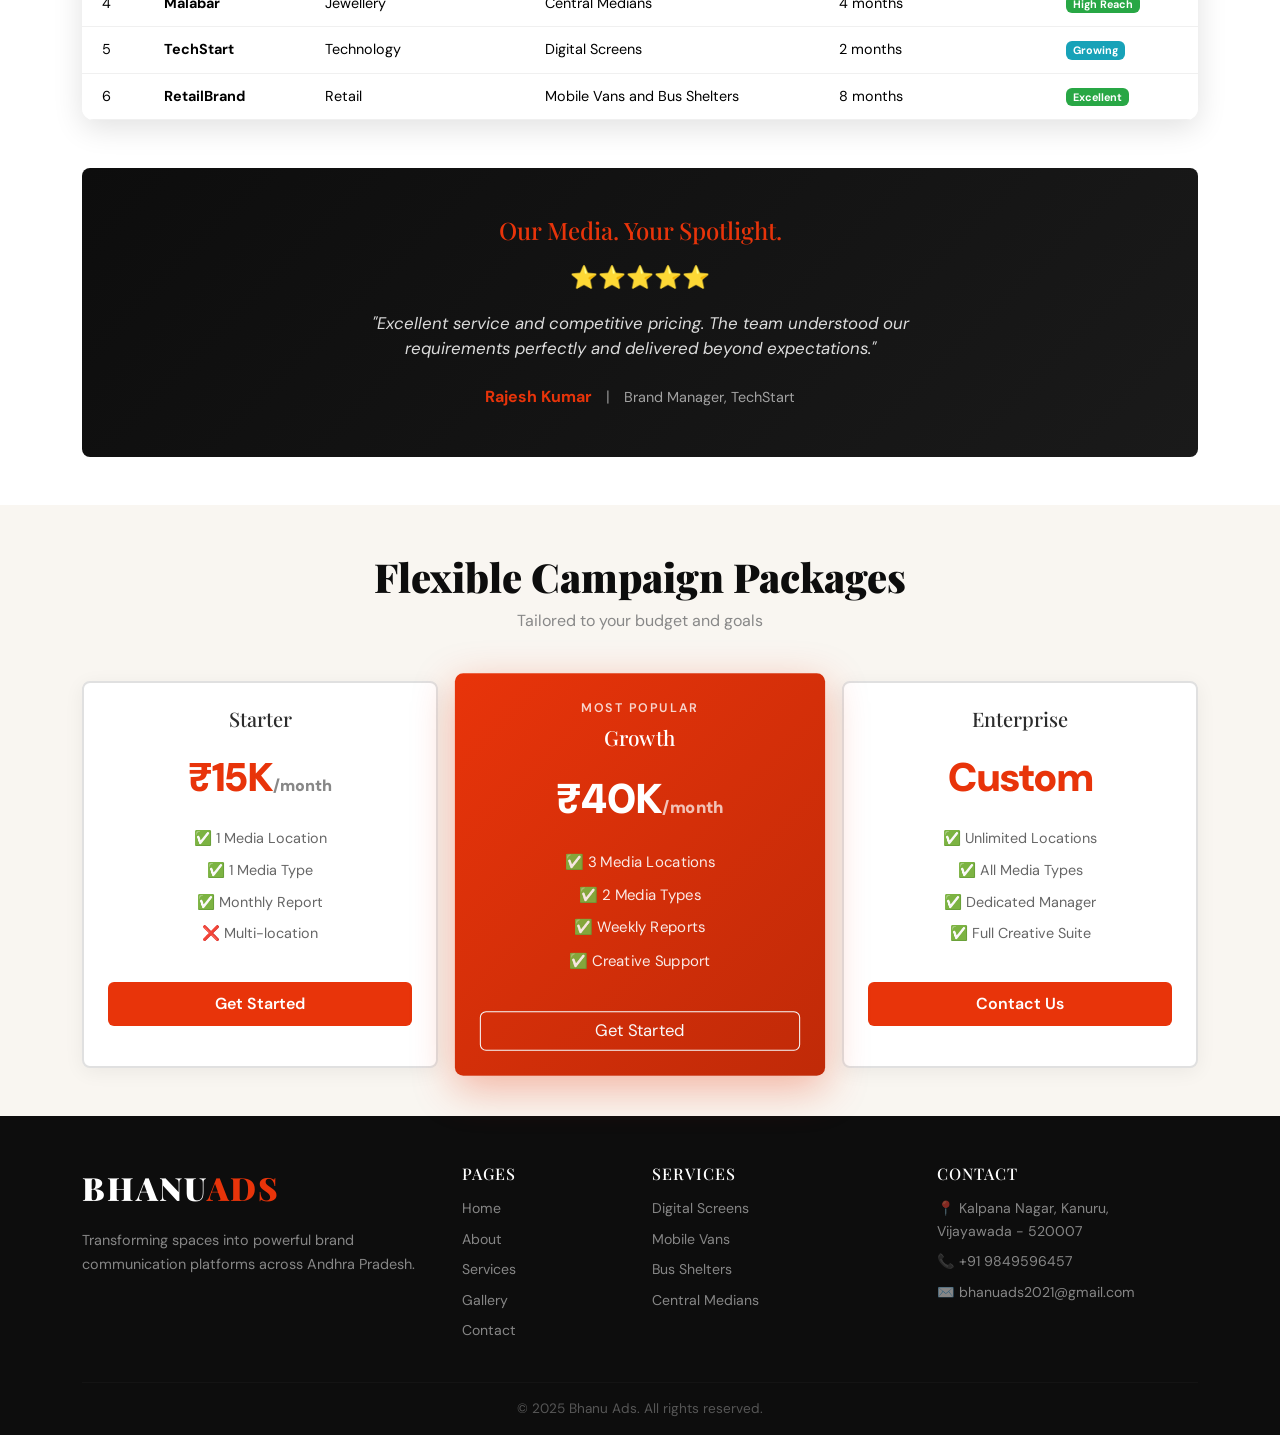
==== commit d27a7d1f: "Add files via upload" ====
--- a/services.html
+++ b/services.html
@@ -61,7 +61,7 @@
         <div class="row g-4">
             <div class="col-sm-6 col-lg-3" id="digital">
                 <div class="media-card-full">
-                    <div style="background:linear-gradient(135deg,#E8340A,#c02a08);height:200px;display:flex;align-items:center;justify-content:center;font-size:5rem;"><img src="images\img16.jpeg"></div>
+                    <div style="background:linear-gradient(135deg,#E8340A,#c02a08);height:200px;display:flex;align-items:center;justify-content:center;font-size:5rem;"><img src="img16.jpeg"></div>
                     <div class="card-body">
                         <h5>Digital Screens</h5>
                         <p>High-resolution LED screens at premium high-traffic locations. Dynamic content, real-time updates, and maximum visibility at busy intersections.</p>
@@ -77,7 +77,7 @@
             </div>
             <div class="col-sm-6 col-lg-3" id="mobile">
                 <div class="media-card-full">
-                    <div style="background:linear-gradient(135deg,#1a3a4a,#0d2233);height:200px;display:flex;align-items:center;justify-content:center;font-size:5rem;"><img src="images\img8.jpeg"></div>
+                    <div style="background:linear-gradient(135deg,#1a3a4a,#0d2233);height:200px;display:flex;align-items:center;justify-content:center;font-size:5rem;"><img src="img8.jpeg"></div>
                     <div class="card-body">
                         <h5>Mobile Vans</h5>
                         <p>Take your brand directly to your audience with eye-catching mobile advertising vans. Reach every corner of the city with targeted campaigns.</p>
@@ -93,7 +93,7 @@
             </div>
             <div class="col-sm-6 col-lg-3" id="bus">
                 <div class="media-card-full">
-                    <div style="background:linear-gradient(135deg,#1a4a2a,#0d2a15);height:200px;display:flex;align-items:center;justify-content:center;font-size:5rem;"><img src="images\img5.jpeg"></div>
+                    <div style="background:linear-gradient(135deg,#1a4a2a,#0d2a15);height:200px;display:flex;align-items:center;justify-content:center;font-size:5rem;"><img src="img5.jpeg"></div>
                     <div class="card-body">
                         <h5>Bus Shelters</h5>
                         <p>Strategic placement at bus shelters to reach commuters and daily travellers. Captive audience advertising in high-dwell-time locations.</p>
@@ -109,7 +109,7 @@
             </div>
             <div class="col-sm-6 col-lg-3" id="median">
                 <div class="media-card-full">
-                    <div style="background:linear-gradient(135deg,#4a3a1a,#2a2010);height:200px;display:flex;align-items:center;justify-content:center;font-size:5rem;"><img src="images\img6.jpeg"></div>
+                    <div style="background:linear-gradient(135deg,#4a3a1a,#2a2010);height:200px;display:flex;align-items:center;justify-content:center;font-size:5rem;"><img src="img6.jpeg"></div>
                     <div class="card-body">
                         <h5>Central Medians</h5>
                         <p>Bold, unmissable placements on central medians of major arterial roads. Seen by thousands of motorists and pedestrians every day.</p>
